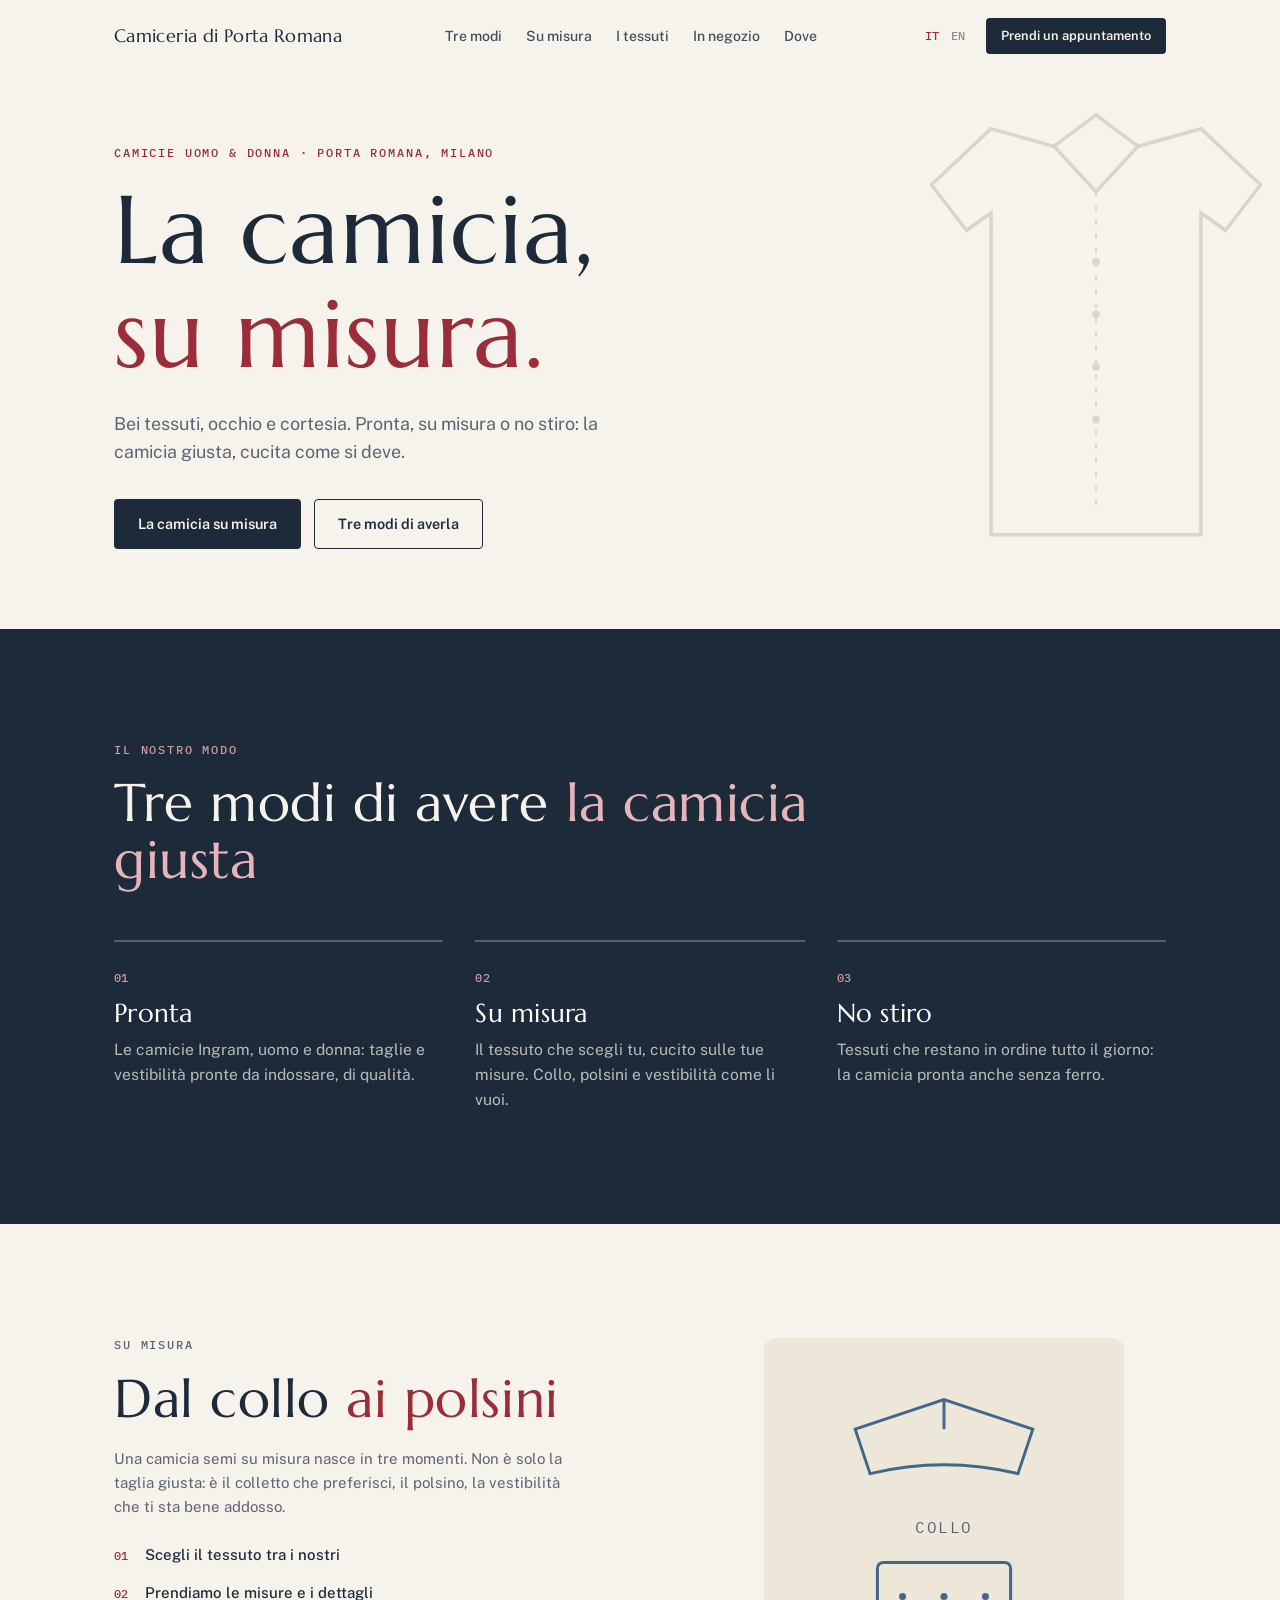
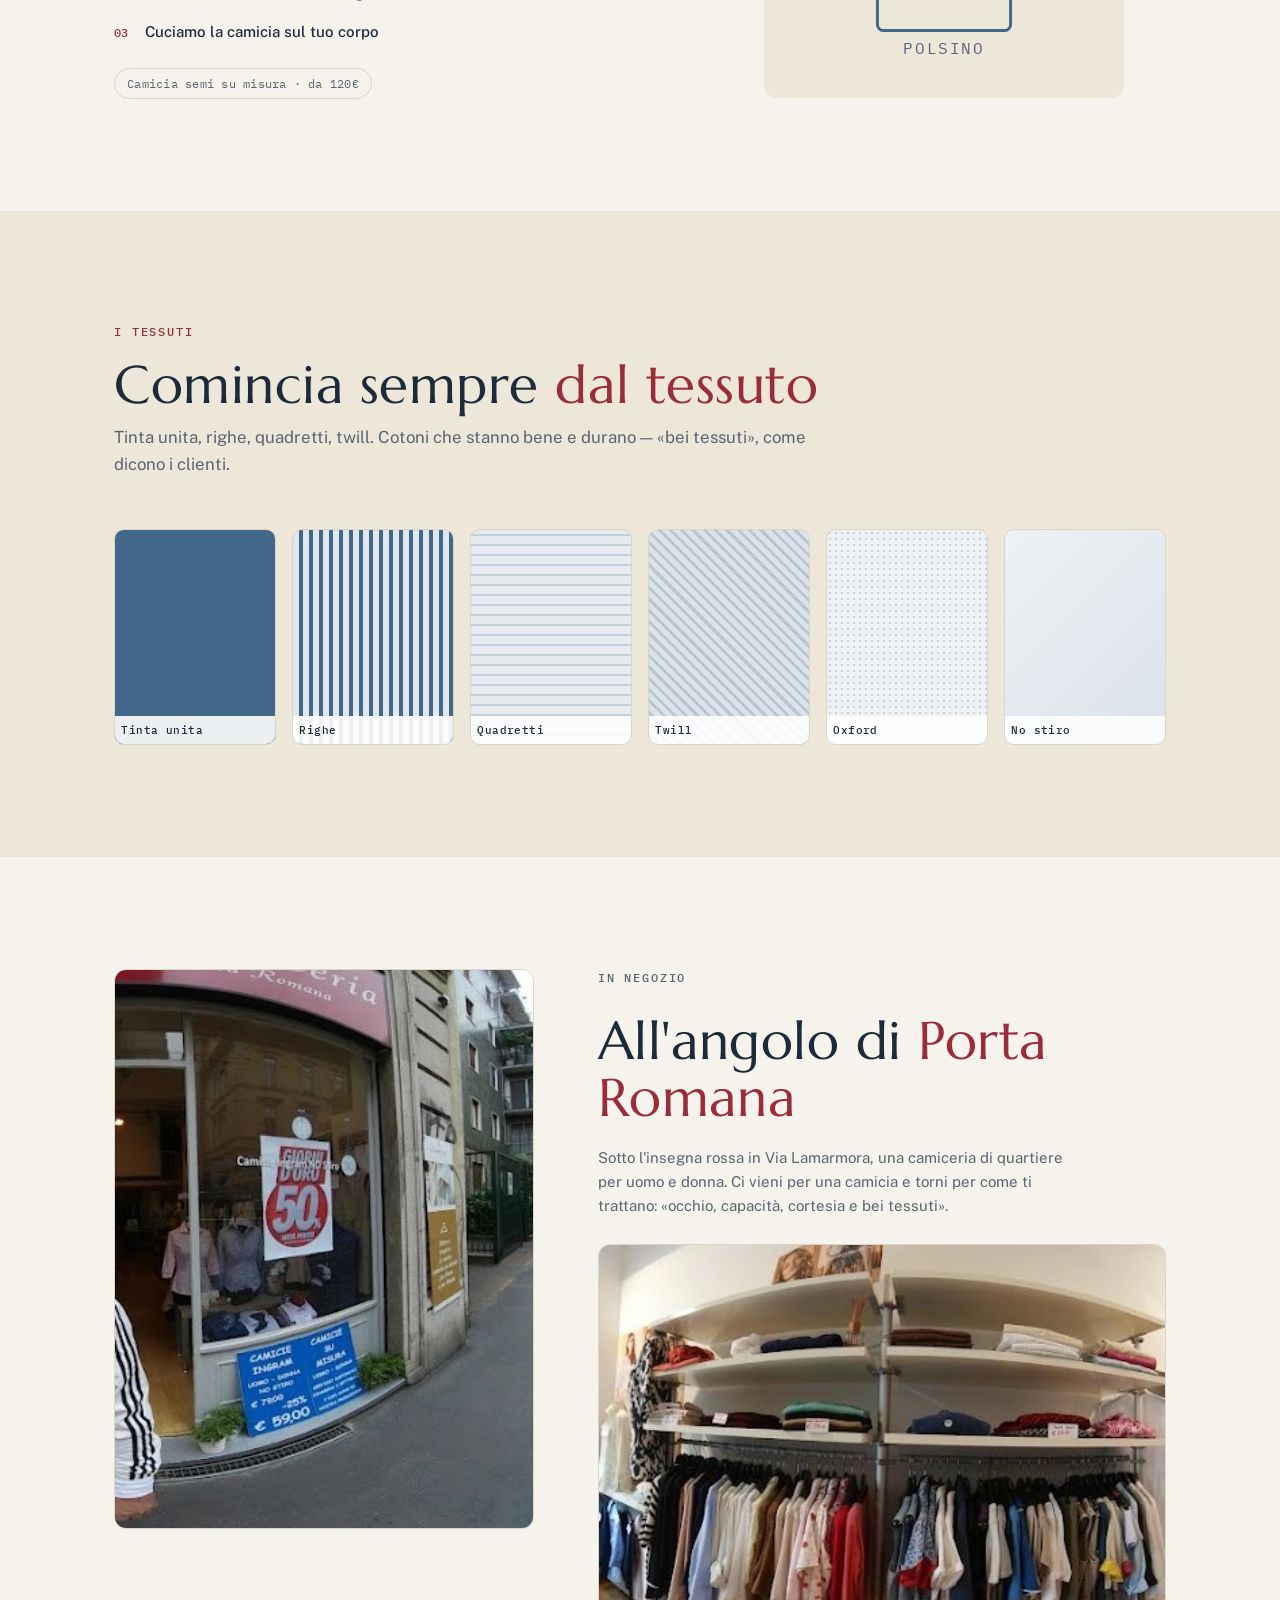
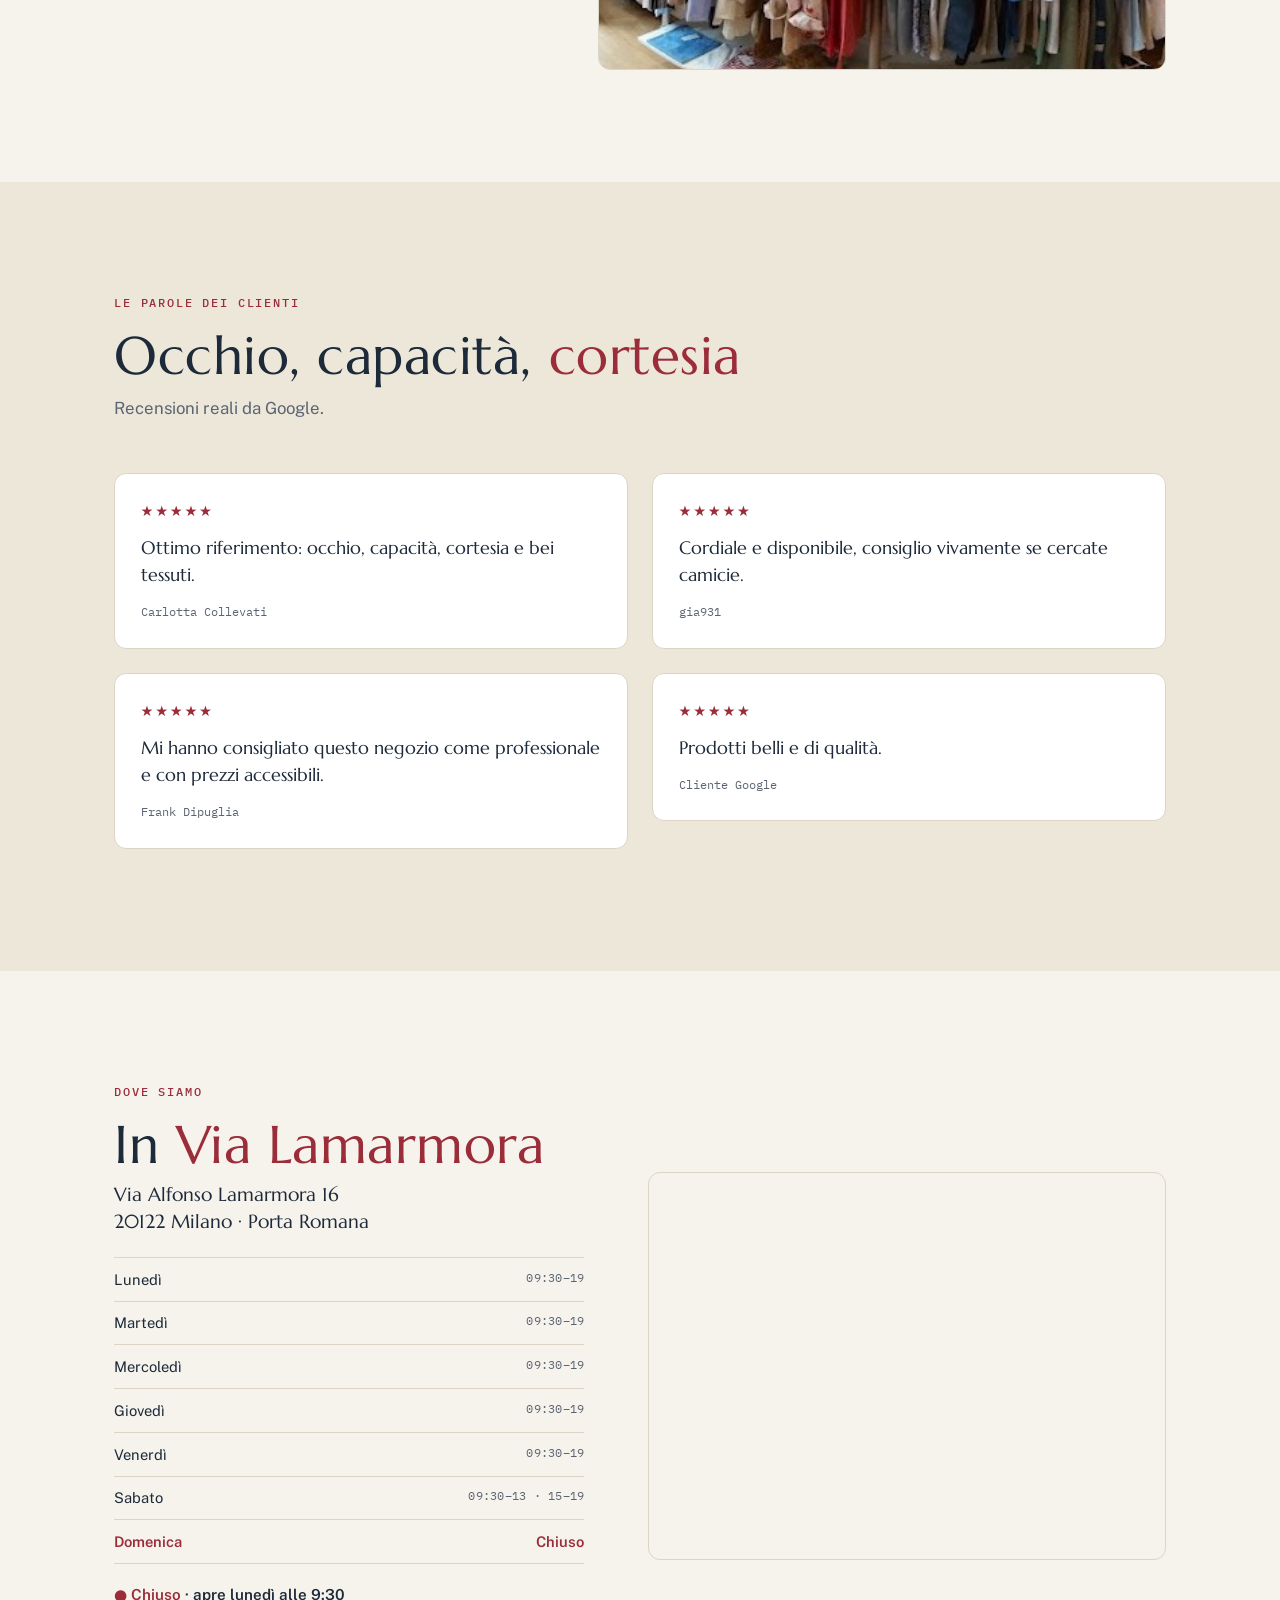
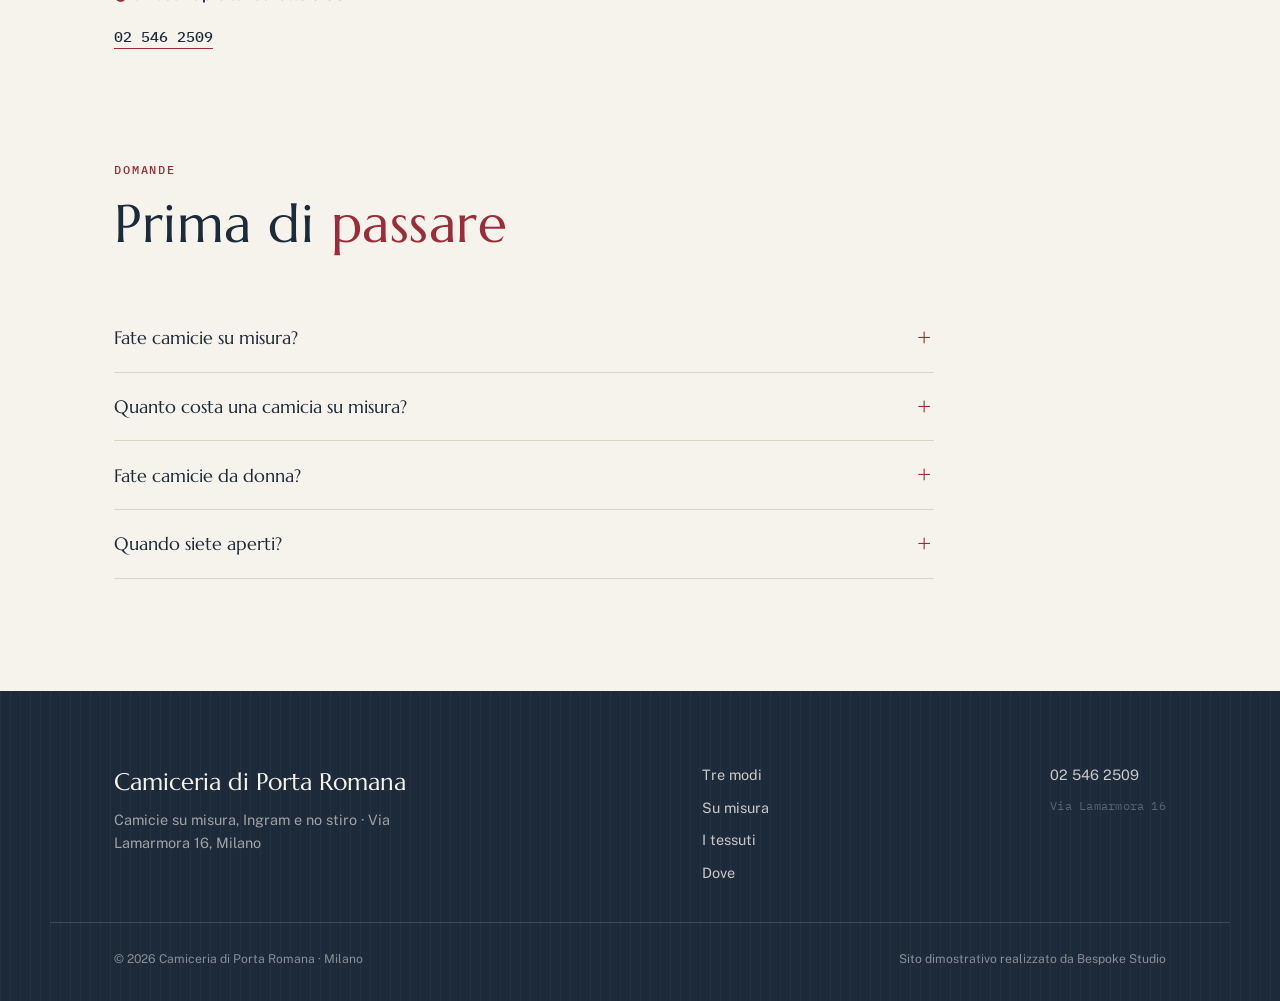
==== index.html @ 6792f253 "Camiceria di Porta Romana — camicie su misura, Ingram e no stiro (Milano) Sito vetrina one-page (van" ====
<!DOCTYPE html>
<html lang="it" class="no-js">
<head>
<meta charset="utf-8">
<meta name="viewport" content="width=device-width, initial-scale=1">
<title>Camiceria di Porta Romana — Camicie su misura, Ingram e no stiro · Milano</title>
<meta name="description" content="Camiceria di Porta Romana, Via Lamarmora 16, Milano: camicie su misura, camicie Ingram e no stiro, uomo e donna. Bei tessuti, occhio e cortesia.">
<link rel="canonical" href="https://rotenzark.github.io/la-camiceria/">
<meta property="og:type" content="website">
<meta property="og:title" content="Camiceria di Porta Romana — camicie su misura, Milano">
<meta property="og:description" content="Tre modi di avere la camicia giusta: pronta, su misura, no stiro. In Via Lamarmora 16, a Porta Romana.">
<meta property="og:image" content="https://rotenzark.github.io/la-camiceria/img/og-image.jpg">
<meta property="og:url" content="https://rotenzark.github.io/la-camiceria/">
<meta name="twitter:card" content="summary_large_image">
<meta name="theme-color" content="#1D2A3A">
<link rel="icon" href="img/favicon.svg" type="image/svg+xml">
<link rel="icon" href="img/favicon-32.png" sizes="32x32" type="image/png">
<link rel="apple-touch-icon" href="img/apple-touch-icon.png">
<link rel="preconnect" href="https://fonts.googleapis.com">
<link rel="preconnect" href="https://fonts.gstatic.com" crossorigin>
<link href="https://fonts.googleapis.com/css2?family=Marcellus&family=Public+Sans:wght@400;500;600;700&family=IBM+Plex+Mono:wght@400;500&display=swap" rel="stylesheet">
<link rel="stylesheet" href="css/style.css?v=1">
<script>document.documentElement.className = document.documentElement.className.replace('no-js','js');</script>
<script type="application/ld+json">
{
  "@context": "https://schema.org",
  "@type": "ClothingStore",
  "name": "Camiceria di Porta Romana",
  "description": "Camicie su misura, camicie Ingram e no stiro, uomo e donna, a Porta Romana, Milano.",
  "image": "https://rotenzark.github.io/la-camiceria/img/og-image.jpg",
  "url": "https://rotenzark.github.io/la-camiceria/",
  "telephone": "+390255462509",
  "priceRange": "€€",
  "address": { "@type": "PostalAddress", "streetAddress": "Via Alfonso Lamarmora 16", "postalCode": "20122", "addressLocality": "Milano", "addressCountry": "IT" },
  "geo": { "@type": "GeoCoordinates", "latitude": 45.4564349, "longitude": 9.1984939 },
  "openingHoursSpecification": [
    { "@type": "OpeningHoursSpecification", "dayOfWeek": ["Monday","Tuesday","Wednesday","Thursday","Friday"], "opens": "09:30", "closes": "19:00" },
    { "@type": "OpeningHoursSpecification", "dayOfWeek": "Saturday", "opens": "09:30", "closes": "13:00" },
    { "@type": "OpeningHoursSpecification", "dayOfWeek": "Saturday", "opens": "15:00", "closes": "19:00" }
  ],
  "aggregateRating": { "@type": "AggregateRating", "ratingValue": "4.5", "reviewCount": "10" }
}
</script>
<script type="application/ld+json">
{ "@context": "https://schema.org", "@type": "FAQPage", "mainEntity": [
  { "@type": "Question", "name": "Fate camicie su misura?", "acceptedAnswer": { "@type": "Answer", "text": "Sì. Scegli il tessuto, prendiamo le tue misure e cuciamo la camicia sul tuo corpo. Facciamo anche camicie Ingram pronte e no stiro." } },
  { "@type": "Question", "name": "Quanto costa una camicia su misura?", "acceptedAnswer": { "@type": "Answer", "text": "Una camicia semi su misura parte da circa 120€, in base al tessuto. Le camicie pronte partono da meno. Chiedi in negozio." } },
  { "@type": "Question", "name": "Fate camicie da donna?", "acceptedAnswer": { "@type": "Answer", "text": "Sì, camicie uomo e donna, pronte e su misura." } },
  { "@type": "Question", "name": "Dove siete e quando siete aperti?", "acceptedAnswer": { "@type": "Answer", "text": "Via Lamarmora 16, a Porta Romana. Lun–Ven 9:30–19; sabato 9:30–13 e 15–19; domenica chiuso." } }
]}
</script>
</head>
<body>

<div class="intro" id="intro" aria-hidden="true">
  <span class="intro__mark">Camiceria<br>di Porta Romana</span>
  <span class="intro__sub" data-i18n="intro.sub">la camicia su misura</span>
</div>

<header class="site-head" id="head">
  <div class="wrap head__row">
    <a class="brand" href="#top" aria-label="Camiceria di Porta Romana — home"><span class="brand__word">Camiceria di Porta Romana</span></a>
    <nav class="nav" id="nav" aria-label="Principale">
      <a href="#modi" data-i18n="nav.ways">Tre modi</a>
      <a href="#misura" data-i18n="nav.made">Su misura</a>
      <a href="#tessuti" data-i18n="nav.fabric">I tessuti</a>
      <a href="#negozio" data-i18n="nav.shop">In negozio</a>
      <a href="#dove" data-i18n="nav.where">Dove</a>
    </nav>
    <div class="head__actions">
      <div class="lang" role="group" aria-label="Lingua / Language">
        <button type="button" class="lang__btn is-active" data-lang="it" aria-pressed="true">IT</button>
        <button type="button" class="lang__btn" data-lang="en" aria-pressed="false">EN</button>
      </div>
      <a class="btn btn--ink head__cta" href="tel:+390255462509" data-i18n="cta.book">Prendi un appuntamento</a>
      <button type="button" class="burger" id="burger" aria-label="Menu" aria-expanded="false" aria-controls="nav"><span></span><span></span></button>
    </div>
  </div>
</header>

<main id="top">

  <section class="hero" id="hero">
    <div class="wrap hero__inner">
      <p class="eyebrow reveal" data-i18n="hero.eyebrow">Camicie uomo & donna · Porta Romana, Milano</p>
      <h1 class="hero__title reveal"><span data-i18n="hero.t1">La camicia,</span><br><em data-i18n="hero.t2">su misura.</em></h1>
      <p class="hero__lead reveal" data-i18n="hero.lead">Bei tessuti, occhio e cortesia. Pronta, su misura o no stiro: la camicia giusta, cucita come si deve.</p>
      <div class="hero__cta reveal">
        <a class="btn btn--ink" href="#misura" data-i18n="hero.cta1">La camicia su misura</a>
        <a class="btn btn--ghost" href="#modi" data-i18n="hero.cta2">Tre modi di averla</a>
      </div>
    </div>
    <div class="hero__shirt" aria-hidden="true">
      <svg viewBox="0 0 240 300" fill="none" xmlns="http://www.w3.org/2000/svg">
        <path d="M120 26 L96 44 L60 34 L26 66 L46 92 L60 82 V266 H180 V82 L194 92 L214 66 L180 34 L144 44 Z" stroke="currentColor" stroke-width="2"/>
        <path d="M96 44 L120 70 L144 44" stroke="currentColor" stroke-width="2"/>
        <path d="M120 70 V250" stroke="currentColor" stroke-width="1" stroke-dasharray="3 5"/>
        <circle cx="120" cy="110" r="2.2" fill="currentColor"/><circle cx="120" cy="140" r="2.2" fill="currentColor"/>
        <circle cx="120" cy="170" r="2.2" fill="currentColor"/><circle cx="120" cy="200" r="2.2" fill="currentColor"/>
      </svg>
    </div>
  </section>

  <!-- TRE MODI (firma) -->
  <section class="ways" id="modi">
    <div class="wrap">
      <header class="sec-head reveal">
        <p class="eyebrow" data-i18n="ways.eyebrow">Il nostro modo</p>
        <h2><span data-i18n="ways.t1">Tre modi di avere</span> <em data-i18n="ways.t2">la camicia giusta</em></h2>
      </header>
      <div class="ways__grid">
        <article class="way reveal">
          <span class="way__n mono">01</span>
          <h3 data-i18n="way.1t">Pronta</h3>
          <p data-i18n="way.1d">Le camicie Ingram, uomo e donna: taglie e vestibilità pronte da indossare, di qualità.</p>
        </article>
        <article class="way reveal">
          <span class="way__n mono">02</span>
          <h3 data-i18n="way.2t">Su misura</h3>
          <p data-i18n="way.2d">Il tessuto che scegli tu, cucito sulle tue misure. Collo, polsini e vestibilità come li vuoi.</p>
        </article>
        <article class="way reveal">
          <span class="way__n mono">03</span>
          <h3 data-i18n="way.3t">No stiro</h3>
          <p data-i18n="way.3d">Tessuti che restano in ordine tutto il giorno: la camicia pronta anche senza ferro.</p>
        </article>
      </div>
    </div>
  </section>

  <!-- SU MISURA -->
  <section class="made" id="misura">
    <div class="wrap made__grid">
      <div class="made__text">
        <p class="eyebrow reveal" data-i18n="made.eyebrow">Su misura</p>
        <h2 class="reveal"><span data-i18n="made.t1">Dal collo</span> <em data-i18n="made.t2">ai polsini</em></h2>
        <p class="reveal" data-i18n="made.p1">Una camicia semi su misura nasce in tre momenti. Non è solo la taglia giusta: è il colletto che preferisci, il polsino, la vestibilità che ti sta bene addosso.</p>
        <ol class="steps reveal">
          <li><span class="steps__n mono">01</span><span data-i18n="made.s1">Scegli il tessuto tra i nostri</span></li>
          <li><span class="steps__n mono">02</span><span data-i18n="made.s2">Prendiamo le misure e i dettagli</span></li>
          <li><span class="steps__n mono">03</span><span data-i18n="made.s3">Cuciamo la camicia sul tuo corpo</span></li>
        </ol>
        <p class="made__price mono reveal" data-i18n="made.price">Camicia semi su misura · da 120€</p>
      </div>
      <div class="made__viz reveal" aria-hidden="true">
        <svg viewBox="0 0 200 200" fill="none" xmlns="http://www.w3.org/2000/svg">
          <path d="M40 40 L100 20 L160 40 L150 70 Q100 58 50 70 Z" stroke="currentColor" stroke-width="2"/>
          <path d="M100 20 L100 40" stroke="currentColor" stroke-width="2"/>
          <text x="100" y="110" text-anchor="middle" class="viz-label">collo</text>
          <rect x="55" y="130" width="90" height="46" rx="4" stroke="currentColor" stroke-width="2"/>
          <circle cx="72" cy="153" r="2.4" fill="currentColor"/><circle cx="100" cy="153" r="2.4" fill="currentColor"/><circle cx="128" cy="153" r="2.4" fill="currentColor"/>
          <text x="100" y="192" text-anchor="middle" class="viz-label">polsino</text>
        </svg>
      </div>
    </div>
  </section>

  <!-- TESSUTI -->
  <section class="fabric" id="tessuti">
    <div class="wrap">
      <header class="sec-head reveal">
        <p class="eyebrow" data-i18n="fab.eyebrow">I tessuti</p>
        <h2><span data-i18n="fab.t1">Comincia sempre</span> <em data-i18n="fab.t2">dal tessuto</em></h2>
        <p class="sec-head__lead" data-i18n="fab.lead">Tinta unita, righe, quadretti, twill. Cotoni che stanno bene e durano — «bei tessuti», come dicono i clienti.</p>
      </header>
      <div class="fabric__grid">
        <span class="swatch reveal" data-w="tinta"><b data-i18n="fab.1">Tinta unita</b></span>
        <span class="swatch swatch--stripe reveal" data-w="righe"><b data-i18n="fab.2">Righe</b></span>
        <span class="swatch swatch--check reveal" data-w="quadretti"><b data-i18n="fab.3">Quadretti</b></span>
        <span class="swatch swatch--twill reveal" data-w="twill"><b data-i18n="fab.4">Twill</b></span>
        <span class="swatch swatch--oxford reveal" data-w="oxford"><b data-i18n="fab.5">Oxford</b></span>
        <span class="swatch swatch--nostiro reveal" data-w="nostiro"><b data-i18n="fab.6">No stiro</b></span>
      </div>
    </div>
  </section>

  <!-- IN NEGOZIO -->
  <section class="shop" id="negozio">
    <div class="wrap shop__grid">
      <figure class="shop__media shop__media--tall reveal"><img src="img/vetrina.jpg" width="616" height="868" alt="La vetrina della Camiceria di Porta Romana" loading="lazy"></figure>
      <div class="shop__text">
        <p class="eyebrow reveal" data-i18n="shop.eyebrow">In negozio</p>
        <h2 class="reveal"><span data-i18n="shop.t1">All'angolo di</span> <em data-i18n="shop.t2">Porta Romana</em></h2>
        <p class="reveal" data-i18n="shop.p1">Sotto l'insegna rossa in Via Lamarmora, una camiceria di quartiere per uomo e donna. Ci vieni per una camicia e torni per come ti trattano: «occhio, capacità, cortesia e bei tessuti».</p>
        <figure class="shop__media shop__media--wide reveal"><img src="img/interno.jpg" width="840" height="1120" alt="L'interno della camiceria" loading="lazy"></figure>
      </div>
    </div>
  </section>

  <!-- RECENSIONI -->
  <section class="reviews" id="recensioni">
    <div class="wrap">
      <header class="sec-head reveal">
        <p class="eyebrow" data-i18n="rev.eyebrow">Le parole dei clienti</p>
        <h2><span data-i18n="rev.t1">Occhio, capacità,</span> <em data-i18n="rev.t2">cortesia</em></h2>
        <p class="sec-head__lead" data-i18n="rev.lead">Recensioni reali da Google.</p>
      </header>
      <div class="reviews__grid">
        <figure class="review reveal"><div class="review__stars">★★★★★</div><blockquote data-i18n="rev.q1">Ottimo riferimento: occhio, capacità, cortesia e bei tessuti.</blockquote><figcaption>Carlotta Collevati</figcaption></figure>
        <figure class="review reveal"><div class="review__stars">★★★★★</div><blockquote data-i18n="rev.q2">Mi hanno consigliato questo negozio come professionale e con prezzi accessibili.</blockquote><figcaption>Frank Dipuglia</figcaption></figure>
        <figure class="review reveal"><div class="review__stars">★★★★★</div><blockquote data-i18n="rev.q3">Cordiale e disponibile, consiglio vivamente se cercate camicie.</blockquote><figcaption>gia931</figcaption></figure>
        <figure class="review reveal"><div class="review__stars">★★★★★</div><blockquote data-i18n="rev.q4">Prodotti belli e di qualità.</blockquote><figcaption>Cliente Google</figcaption></figure>
      </div>
    </div>
  </section>

  <!-- DOVE -->
  <section class="where" id="dove">
    <div class="wrap where__grid">
      <div class="where__info">
        <p class="eyebrow reveal" data-i18n="where.eyebrow">Dove siamo</p>
        <h2 class="reveal"><span data-i18n="where.t1">In</span> <em data-i18n="where.t2">Via Lamarmora</em></h2>
        <address class="where__addr reveal">Via Alfonso Lamarmora 16<br>20122 Milano · Porta Romana</address>
        <ul class="hours reveal" id="hours" aria-label="Orari">
          <li data-day="1"><span data-i18n="day.mon">Lunedì</span><span class="mono">09:30–19</span></li>
          <li data-day="2"><span data-i18n="day.tue">Martedì</span><span class="mono">09:30–19</span></li>
          <li data-day="3"><span data-i18n="day.wed">Mercoledì</span><span class="mono">09:30–19</span></li>
          <li data-day="4"><span data-i18n="day.thu">Giovedì</span><span class="mono">09:30–19</span></li>
          <li data-day="5"><span data-i18n="day.fri">Venerdì</span><span class="mono">09:30–19</span></li>
          <li data-day="6"><span data-i18n="day.sat">Sabato</span><span class="mono">09:30–13 · 15–19</span></li>
          <li data-day="0"><span data-i18n="day.sun">Domenica</span><span data-i18n="closed">Chiuso</span></li>
        </ul>
        <p class="where__status reveal" id="status" aria-live="polite"></p>
        <div class="where__links reveal"><a href="tel:+390255462509">02 546 2509</a></div>
      </div>
      <div class="where__map reveal">
        <iframe title="Mappa Camiceria di Porta Romana" src="https://www.google.com/maps?q=Via%20Alfonso%20Lamarmora%2016%20Milano&output=embed" loading="lazy" referrerpolicy="no-referrer-when-downgrade"></iframe>
      </div>
    </div>
  </section>

  <!-- FAQ -->
  <section class="faq" id="faq">
    <div class="wrap">
      <header class="sec-head reveal">
        <p class="eyebrow" data-i18n="faq.eyebrow">Domande</p>
        <h2><span data-i18n="faq.t1">Prima di</span> <em data-i18n="faq.t2">passare</em></h2>
      </header>
      <div class="faq__list">
        <details class="faq__item reveal"><summary data-i18n="faq.q1">Fate camicie su misura?</summary><p data-i18n="faq.a1">Sì. Scegli il tessuto, prendiamo le misure e cuciamo la camicia sul tuo corpo. Facciamo anche camicie Ingram pronte e no stiro.</p></details>
        <details class="faq__item reveal"><summary data-i18n="faq.q2">Quanto costa una camicia su misura?</summary><p data-i18n="faq.a2">Una camicia semi su misura parte da circa 120€, in base al tessuto. Le camicie pronte partono da meno.</p></details>
        <details class="faq__item reveal"><summary data-i18n="faq.q3">Fate camicie da donna?</summary><p data-i18n="faq.a3">Sì, camicie uomo e donna, pronte e su misura.</p></details>
        <details class="faq__item reveal"><summary data-i18n="faq.q4">Quando siete aperti?</summary><p data-i18n="faq.a4">Lun–Ven 9:30–19; sabato 9:30–13 e 15–19; domenica chiuso.</p></details>
      </div>
    </div>
  </section>
</main>

<footer class="site-foot">
  <div class="wrap foot__row">
    <div class="foot__brand">
      <span class="foot__mark">Camiceria di Porta Romana</span>
      <p data-i18n="foot.tag">Camicie su misura, Ingram e no stiro · Via Lamarmora 16, Milano</p>
    </div>
    <nav class="foot__nav" aria-label="Footer">
      <a href="#modi" data-i18n="nav.ways">Tre modi</a>
      <a href="#misura" data-i18n="nav.made">Su misura</a>
      <a href="#tessuti" data-i18n="nav.fabric">I tessuti</a>
      <a href="#dove" data-i18n="nav.where">Dove</a>
    </nav>
    <div class="foot__social"><a href="tel:+390255462509">02 546 2509</a><span class="mono">Via Lamarmora 16</span></div>
  </div>
  <div class="wrap foot__legal">
    <span>© <span id="year">2026</span> Camiceria di Porta Romana · Milano</span>
    <span class="foot__demo" data-i18n="foot.demo">Sito dimostrativo realizzato da Bespoke Studio</span>
  </div>
</footer>

<div class="actionbar" aria-hidden="false">
  <a href="tel:+390255462509" data-i18n="ab.call">Chiama</a>
  <a href="#dove" data-i18n="ab.where">Dove</a>
  <a class="actionbar__cta" href="#misura" data-i18n="ab.made">Su misura</a>
</div>

<div class="lightbox" id="lightbox" aria-hidden="true" role="dialog" aria-modal="true" aria-label="Foto ingrandita">
  <button class="lightbox__close" id="lbClose" aria-label="Chiudi">×</button>
  <img id="lbImg" src="" alt="">
</div>

<script src="js/main.js?v=1"></script>
</body>
</html>
---- css/style.css ----
/* ============================================================
   Camiceria di Porta Romana — camicie su misura · Milano
   Concept: la camicia su misura — tre modi + i tessuti (tailored)
   Type: Marcellus (display) · Public Sans (testo) · IBM Plex Mono (dettagli)
   ============================================================ */
*,*::before,*::after{box-sizing:border-box}
html{-webkit-text-size-adjust:100%}
body{margin:0}
img{max-width:100%;height:auto;display:block}
button{font:inherit;color:inherit;cursor:pointer;background:none;border:0}
a{color:inherit;text-decoration:none}
h1,h2,h3,p,figure,blockquote,ul,ol,address{margin:0}
ul,ol{list-style:none;padding:0}
address{font-style:normal}
:focus-visible{outline:2px solid var(--burgundy);outline-offset:3px}

:root{
  --paper:#F6F3EC;
  --paper-2:#EDE7DA;
  --card:#FFFFFF;
  --ink:#1D2A3A;
  --ink-soft:#5B6472;
  --line:#DCD4C4;
  --blue:#436788;
  --burgundy:#9B2D3A;
  --serif:'Marcellus',Georgia,serif;
  --sans:'Public Sans',system-ui,-apple-system,Segoe UI,Roboto,sans-serif;
  --mono:'IBM Plex Mono',ui-monospace,monospace;
  --wrap:1180px;
  --gutter:clamp(20px,5vw,64px);
  --r:12px;
  --ease:cubic-bezier(.22,.61,.36,1);
}
body{font-family:var(--sans);color:var(--ink);background:var(--paper);line-height:1.6;
  font-size:clamp(15px,1.05vw,17px);-webkit-font-smoothing:antialiased}

.wrap{width:100%;max-width:var(--wrap);margin-inline:auto;padding-inline:var(--gutter)}
h1,h2,h3{font-family:var(--serif);font-weight:400;line-height:1.08;letter-spacing:.01em}
h2{font-size:clamp(2rem,5vw,3.3rem)}
h3{font-size:clamp(1.2rem,2.2vw,1.6rem)}
em{font-style:normal;color:var(--burgundy)}
.mono{font-family:var(--mono);font-size:.76rem;letter-spacing:.02em;color:var(--ink-soft)}

.eyebrow{font-family:var(--mono);font-size:.72rem;font-weight:500;letter-spacing:.16em;text-transform:uppercase;
  color:var(--burgundy);margin-bottom:1rem}
.sec-head{max-width:740px;margin-bottom:clamp(2rem,5vw,3.2rem)}
.sec-head h2{margin-bottom:.6rem}
.sec-head__lead{color:var(--ink-soft);font-size:1.05rem}

.btn{display:inline-flex;align-items:center;justify-content:center;font-family:var(--sans);font-weight:600;
  font-size:.9rem;padding:.85em 1.6em;border-radius:4px;transition:transform .25s var(--ease),background .25s,color .25s,border-color .25s;
  border:1.5px solid transparent;white-space:nowrap}
.btn:hover{transform:translateY(-2px)}
.btn--ink{background:var(--ink);color:var(--paper)}
.btn--ink:hover{background:var(--blue)}
.btn--ghost{border-color:var(--ink);color:var(--ink)}
.btn--ghost:hover{background:var(--ink);color:var(--paper)}

.reveal{opacity:0;transform:translateY(22px);transition:opacity .7s var(--ease),transform .7s var(--ease)}
.reveal.is-visible{opacity:1;transform:none}
.no-js .reveal{opacity:1;transform:none}

/* INTRO */
.intro{position:fixed;inset:0;z-index:200;display:flex;flex-direction:column;align-items:center;justify-content:center;gap:1rem;
  background:var(--ink);color:var(--paper);text-align:center;
  background-image:repeating-linear-gradient(90deg,rgba(255,255,255,.04) 0 1px,transparent 1px 9px);
  transition:opacity .7s ease,visibility .7s ease}
.intro.is-done{opacity:0;visibility:hidden;pointer-events:none}
.intro__mark{font-family:var(--serif);font-size:clamp(1.6rem,5.5vw,3rem);line-height:1.15;opacity:0;animation:up .8s var(--ease) forwards}
.intro__sub{font-family:var(--mono);letter-spacing:.2em;text-transform:uppercase;font-size:.72rem;color:#B9C4D0;opacity:0;animation:up .8s var(--ease) .3s forwards}
@keyframes up{from{opacity:0;transform:translateY(12px)}to{opacity:1;transform:none}}

/* HEADER */
.site-head{position:fixed;top:0;left:0;right:0;z-index:100;transition:background .4s var(--ease),box-shadow .4s;border-bottom:1px solid transparent}
.site-head.is-scrolled{background:rgba(246,243,236,.94);backdrop-filter:blur(10px);border-color:var(--line)}
.head__row{display:flex;align-items:center;justify-content:space-between;gap:1rem;min-height:72px}
.brand__word{font-family:var(--serif);font-size:1.15rem;letter-spacing:.02em}
.nav{display:flex;gap:1.5rem}
.nav a{font-size:.88rem;font-weight:500;color:var(--ink);opacity:.82;transition:opacity .2s,color .2s}
.nav a:hover{opacity:1;color:var(--burgundy)}
.head__actions{display:flex;align-items:center;gap:1rem}
.lang{display:flex;gap:.15rem;font-size:.78rem;font-family:var(--mono)}
.lang__btn{padding:.2em .4em;border-radius:4px;font-weight:500;opacity:.5;transition:opacity .2s,color .2s}
.lang__btn.is-active{opacity:1;color:var(--burgundy)}
.head__cta{padding:.55em 1.1em;font-size:.8rem}
.burger{display:none;flex-direction:column;gap:5px;padding:8px;position:relative;z-index:120}
.burger span{width:24px;height:2px;background:var(--ink);transition:.3s}

/* HERO */
.hero{padding:clamp(7rem,16vh,11rem) 0 clamp(3rem,7vw,5rem);position:relative;overflow:hidden}
.hero__inner{position:relative;z-index:2}
.hero__title{font-size:clamp(2.8rem,8vw,6rem);max-width:14ch}
.hero__lead{max-width:44ch;margin:1.5rem 0 2rem;font-size:1.12rem;color:var(--ink-soft)}
.hero__cta{display:flex;gap:.8rem;flex-wrap:wrap}
.hero__shirt{position:absolute;right:clamp(-40px,-2vw,0px);top:50%;transform:translateY(-46%);width:min(38vw,420px);color:var(--line);z-index:1;pointer-events:none}
.hero__shirt svg{width:100%;height:auto}

/* WAYS */
.ways{padding:clamp(4rem,9vw,7rem) 0;background:var(--ink);color:var(--paper)}
.ways .eyebrow{color:#C9A}
.ways .eyebrow{color:#cf9aa2}
.ways h2 em{color:#E7B4BB}
.ways__grid{display:grid;grid-template-columns:repeat(3,1fr);gap:clamp(16px,2.5vw,32px)}
.way{border-top:2px solid rgba(255,255,255,.25);padding-top:1.4rem}
.way__n{color:#cf9aa2;font-weight:500}
.way h3{margin:.7rem 0 .6rem;color:#fff}
.way p{color:rgba(246,243,236,.72);font-size:.98rem}

/* MADE */
.made{padding:clamp(4rem,9vw,7rem) 0}
.made__grid{display:grid;grid-template-columns:1.1fr .9fr;gap:clamp(2rem,5vw,4rem);align-items:center}
.made__text p{color:var(--ink-soft);max-width:52ch}
.made h2{margin-bottom:1.2rem}
.steps{display:flex;flex-direction:column;gap:.9rem;margin:1.5rem 0}
.steps li{display:flex;gap:1rem;align-items:baseline;font-weight:500}
.steps__n{color:var(--burgundy);font-weight:500}
.made__price{display:inline-block;border:1px solid var(--line);border-radius:999px;padding:.4em 1em;color:var(--ink)}
.made__viz{display:grid;place-items:center;color:var(--blue);background:var(--paper-2);border-radius:var(--r);padding:2rem;aspect-ratio:1/1;max-width:360px;justify-self:center;width:100%}
.made__viz svg{width:100%;height:auto}
.viz-label{font-family:var(--mono);font-size:11px;fill:var(--ink-soft);letter-spacing:.1em;text-transform:uppercase}

/* TESSUTI */
.fabric{padding:clamp(4rem,9vw,7rem) 0;background:var(--paper-2)}
.fabric__grid{display:grid;grid-template-columns:repeat(6,1fr);gap:clamp(10px,1.4vw,16px)}
.swatch{aspect-ratio:3/4;border-radius:10px;position:relative;overflow:hidden;border:1px solid var(--line);
  background:#e8ecf0;display:flex;align-items:flex-end;transition:transform .25s var(--ease),box-shadow .25s}
.swatch:hover{transform:translateY(-5px);box-shadow:0 12px 22px rgba(29,42,58,.14)}
.swatch b{position:relative;z-index:2;width:100%;background:rgba(255,255,255,.86);font-family:var(--mono);font-size:.66rem;
  font-weight:500;letter-spacing:.04em;padding:.5em .6em;color:var(--ink)}
.swatch--stripe{background:repeating-linear-gradient(90deg,#dfe6ee 0 6px,#436788 6px 10px)}
.swatch--check{background:repeating-linear-gradient(0deg,#e6ebef 0 8px,#c3d0dc 8px 10px),repeating-linear-gradient(90deg,rgba(67,103,136,.35) 0 8px,transparent 8px 10px)}
.swatch--twill{background:repeating-linear-gradient(45deg,#dbe2ea 0 5px,#b9c7d3 5px 8px)}
.swatch--oxford{background:radial-gradient(circle at 3px 3px,#c7d2dd 1px,#eef2f5 1.4px);background-size:6px 6px}
.swatch--nostiro{background:linear-gradient(135deg,#eef1f4,#dbe2ea)}
.swatch[data-w="tinta"]{background:#436788}
.swatch[data-w="tinta"] b,.swatch--stripe b{background:rgba(255,255,255,.9)}

/* IN NEGOZIO */
.shop{padding:clamp(4rem,9vw,7rem) 0}
.shop__grid{display:grid;grid-template-columns:.85fr 1.15fr;gap:clamp(2rem,5vw,4rem);align-items:start}
.shop__media{border-radius:var(--r);overflow:hidden;margin:0;border:1px solid var(--line)}
.shop__media--tall{aspect-ratio:3/4}
.shop__media img{width:100%;height:100%;object-fit:cover}
.shop__text h2{margin-bottom:1.2rem}
.shop__text>p{color:var(--ink-soft);margin-bottom:1.6rem;max-width:52ch}
.shop__media--wide{aspect-ratio:4/3;margin-top:.5rem}

/* REVIEWS */
.reviews{padding:clamp(4rem,9vw,7rem) 0;background:var(--paper-2)}
.reviews__grid{columns:2;column-gap:clamp(14px,2vw,24px)}
.review{break-inside:avoid;margin-bottom:clamp(14px,2vw,24px);background:var(--card);border:1px solid var(--line);border-radius:var(--r);padding:1.6rem}
.review__stars{color:var(--burgundy);letter-spacing:.12em;margin-bottom:.7rem;font-size:.9rem}
.review blockquote{font-family:var(--serif);font-size:1.15rem;line-height:1.5;margin-bottom:.9rem}
.review figcaption{font-family:var(--mono);font-size:.74rem;color:var(--ink-soft)}

/* WHERE */
.where{padding:clamp(4rem,9vw,7rem) 0}
.where__grid{display:grid;grid-template-columns:1fr 1.1fr;gap:clamp(2rem,5vw,4rem);align-items:center}
.where__addr{font-family:var(--serif);font-size:1.2rem;margin:.4rem 0 1.4rem;line-height:1.4}
.hours{border-top:1px solid var(--line);margin-bottom:1.2rem}
.hours li{display:flex;justify-content:space-between;gap:1rem;padding:.6rem 0;border-bottom:1px solid var(--line);font-size:.92rem}
.hours li.is-today{color:var(--burgundy);font-weight:600}
.hours .mono{font-size:.78rem}
.where__status{font-weight:600;font-size:.95rem}
.where__status .open{color:#2f7a55}.where__status .closed{color:var(--burgundy)}
.where__links{margin-top:1.1rem}
.where__links a{font-family:var(--mono);font-weight:500;border-bottom:1.5px solid var(--burgundy);padding-bottom:2px}
.where__map{border-radius:var(--r);overflow:hidden;aspect-ratio:4/3;border:1px solid var(--line)}
.where__map iframe{width:100%;height:100%;border:0;display:block;filter:saturate(.9)}

/* FAQ */
.faq{padding:0 0 clamp(4rem,9vw,7rem)}
.faq__list{max-width:820px}
.faq__item{border-bottom:1px solid var(--line)}
.faq__item summary{font-family:var(--serif);font-size:1.15rem;padding:1.2rem 2rem 1.2rem 0;position:relative;list-style:none;cursor:pointer}
.faq__item summary::-webkit-details-marker{display:none}
.faq__item summary::after{content:"+";position:absolute;right:.2rem;top:1rem;font-size:1.4rem;color:var(--burgundy);transition:transform .3s}
.faq__item[open] summary::after{transform:rotate(45deg)}
.faq__item p{color:var(--ink-soft);padding:0 2rem 1.3rem 0;max-width:64ch}

/* FOOTER */
.site-foot{background:var(--ink);color:var(--paper);padding:clamp(3rem,6vw,4.5rem) 0 2rem;
  background-image:repeating-linear-gradient(90deg,rgba(255,255,255,.03) 0 1px,transparent 1px 10px)}
.foot__row{display:flex;justify-content:space-between;gap:2rem;flex-wrap:wrap;align-items:flex-start;border-bottom:1px solid rgba(255,255,255,.14);padding-bottom:2.4rem}
.foot__mark{font-family:var(--serif);font-size:1.5rem}
.foot__brand p{color:rgba(246,243,236,.6);font-size:.9rem;margin-top:.4rem;max-width:34ch}
.foot__nav,.foot__social{display:flex;flex-direction:column;gap:.6rem}
.foot__nav a,.foot__social a{color:rgba(246,243,236,.8);font-size:.9rem;transition:color .2s}
.foot__nav a:hover,.foot__social a:hover{color:#E7B4BB}
.foot__legal{display:flex;justify-content:space-between;gap:1rem;flex-wrap:wrap;margin-top:1.6rem;font-size:.76rem;color:rgba(246,243,236,.5)}

/* ACTION BAR */
.actionbar{position:fixed;left:0;right:0;bottom:0;z-index:90;display:none;grid-template-columns:1fr 1fr 1.3fr;gap:1px;background:var(--line);border-top:1px solid var(--line)}
.actionbar a{background:var(--paper);text-align:center;padding:.9rem .4rem;font-weight:600;font-size:.84rem;color:var(--ink)}
.actionbar__cta{background:var(--ink)!important;color:var(--paper)!important}

/* LIGHTBOX */
.lightbox{position:fixed;inset:0;z-index:300;display:none;place-items:center;background:rgba(15,20,28,.93);padding:5vw}
.lightbox.is-open{display:grid}
.lightbox img{max-width:100%;max-height:90vh;width:auto;border-radius:8px}
.lightbox__close{position:absolute;top:18px;right:24px;font-size:2.4rem;color:#fff;width:48px;height:48px}

/* RESPONSIVE */
@media (max-width:960px){
  .nav{position:fixed;inset:0 0 0 auto;width:min(80vw,340px);flex-direction:column;justify-content:center;gap:1.4rem;
    background:var(--paper);padding:2rem 2.4rem;transform:translateX(105%);transition:transform .4s var(--ease);
    box-shadow:-20px 0 50px rgba(0,0,0,.12);z-index:110}
  .nav.is-open{transform:none}
  .nav a{font-family:var(--serif);font-size:1.3rem;opacity:1}
  .burger{display:flex}.head__cta{display:none}
  .menu[hidden]{display:none}
  .ways__grid{grid-template-columns:1fr}
  .made__grid,.shop__grid,.where__grid{grid-template-columns:1fr}
  .fabric__grid{grid-template-columns:repeat(3,1fr)}
  .reviews__grid{columns:1}
  .hero__shirt{opacity:.4;width:60vw}
  .actionbar{display:grid}body{padding-bottom:56px}
}
@media (max-width:640px){
  .fabric__grid{grid-template-columns:1fr 1fr}
  .foot__row{flex-direction:column;gap:1.6rem}
  .hero__cta .btn{flex:1}
  .hero__shirt{display:none}
}
@media (prefers-reduced-motion:reduce){
  *{animation-duration:.001ms!important;animation-iteration-count:1!important;transition-duration:.001ms!important}
  .reveal{opacity:1!important;transform:none!important}
  .intro{display:none}
}
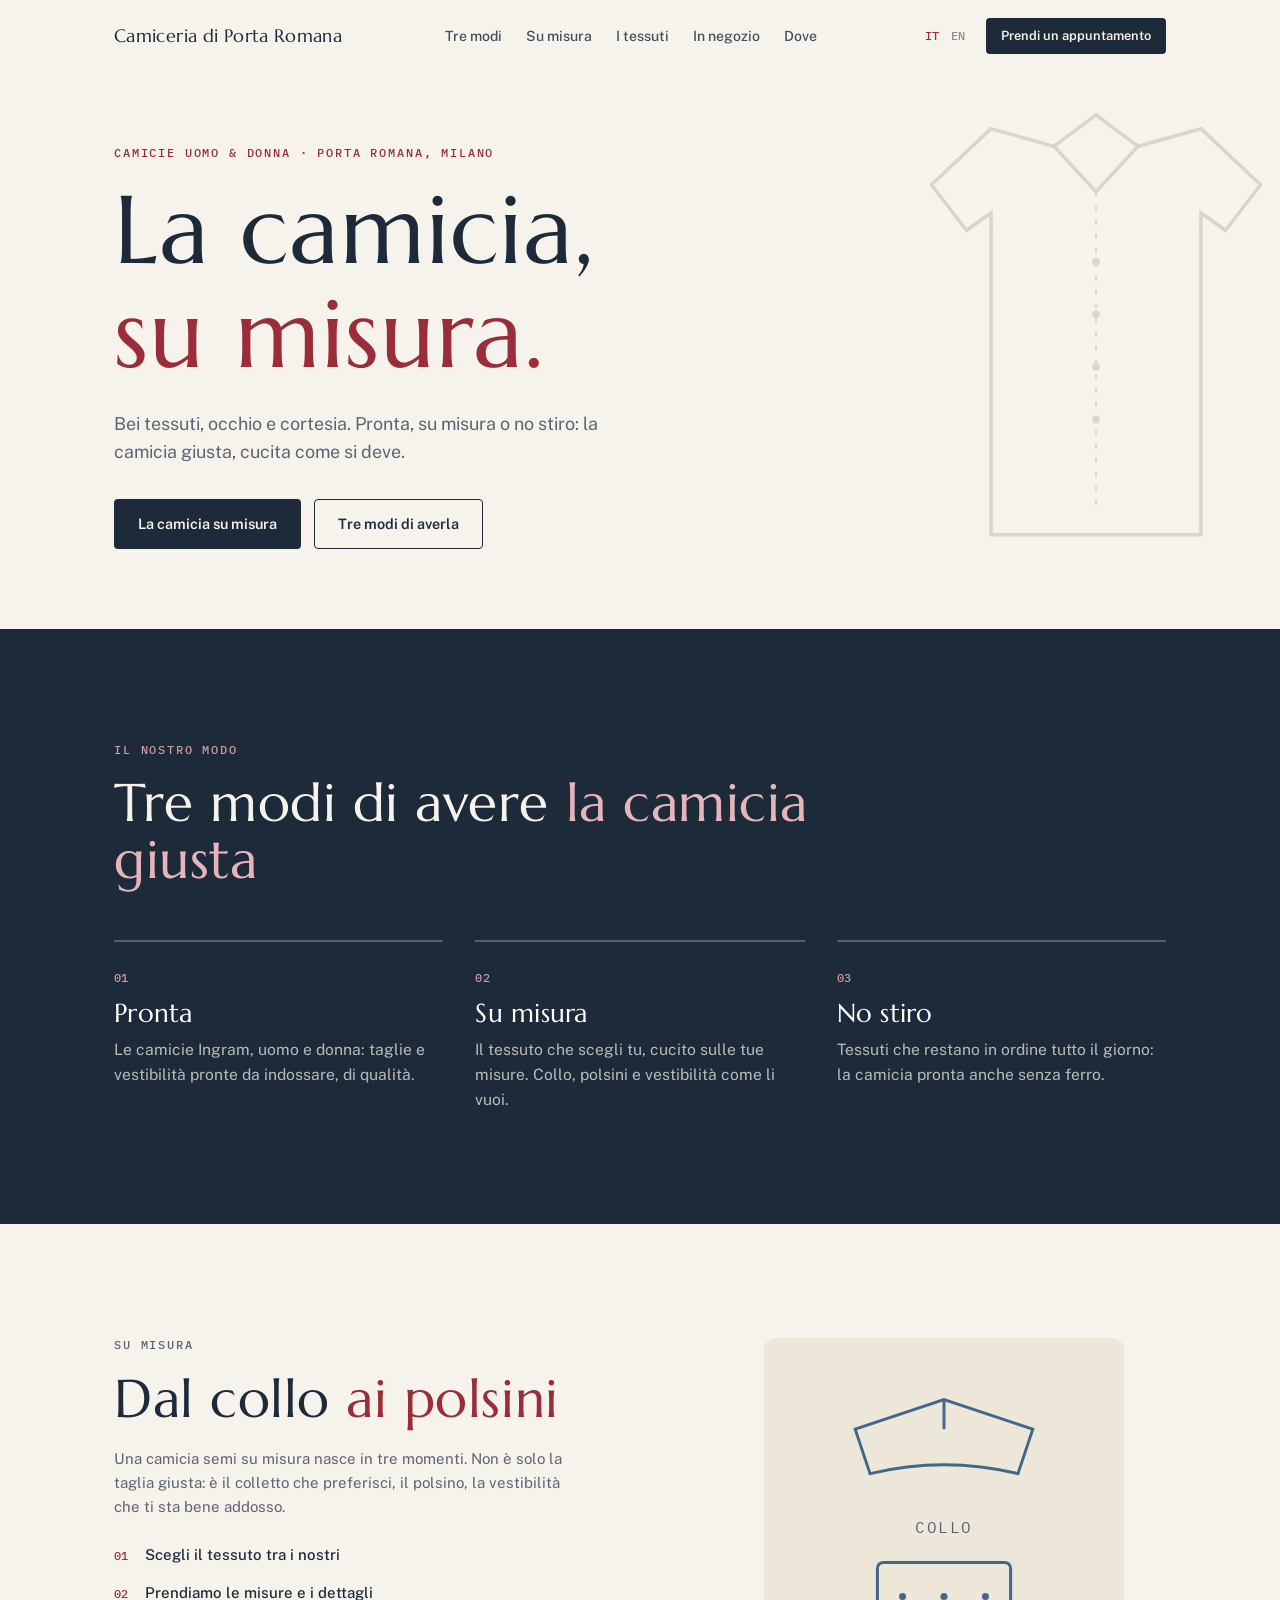
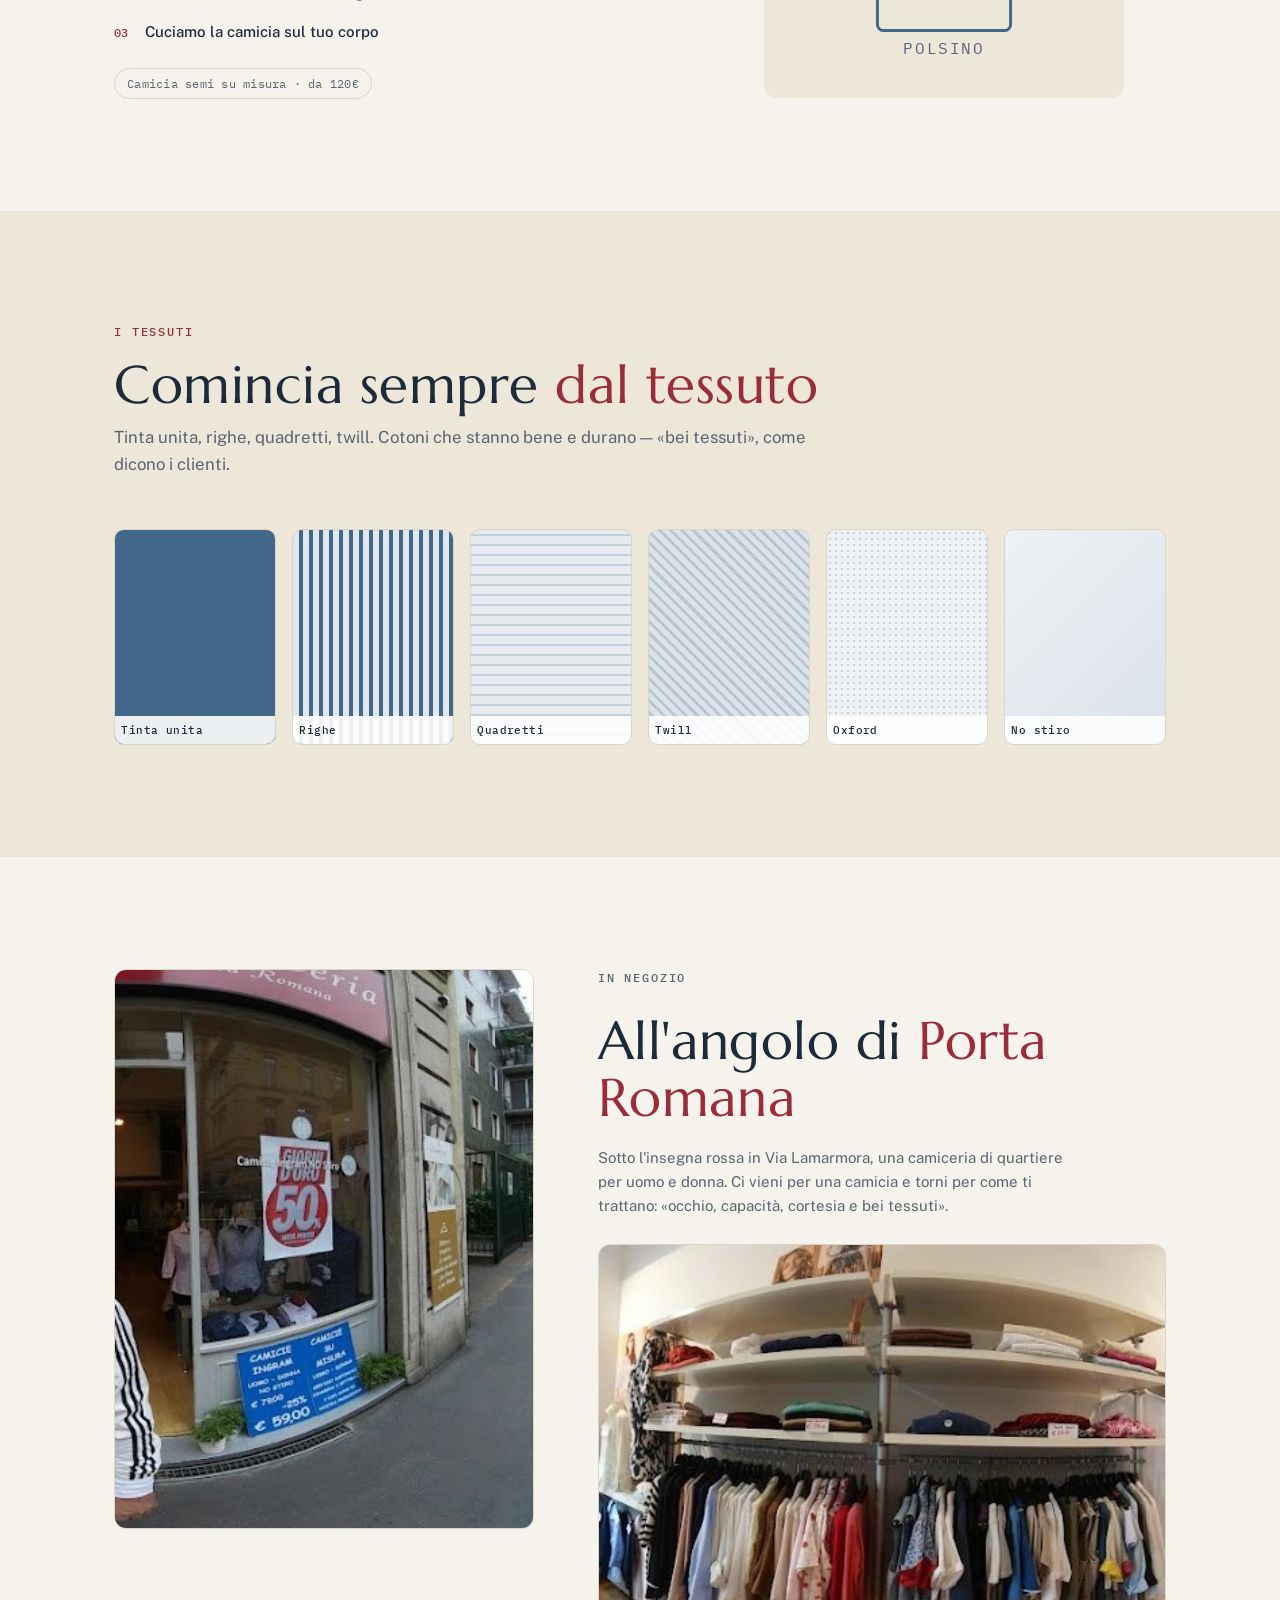
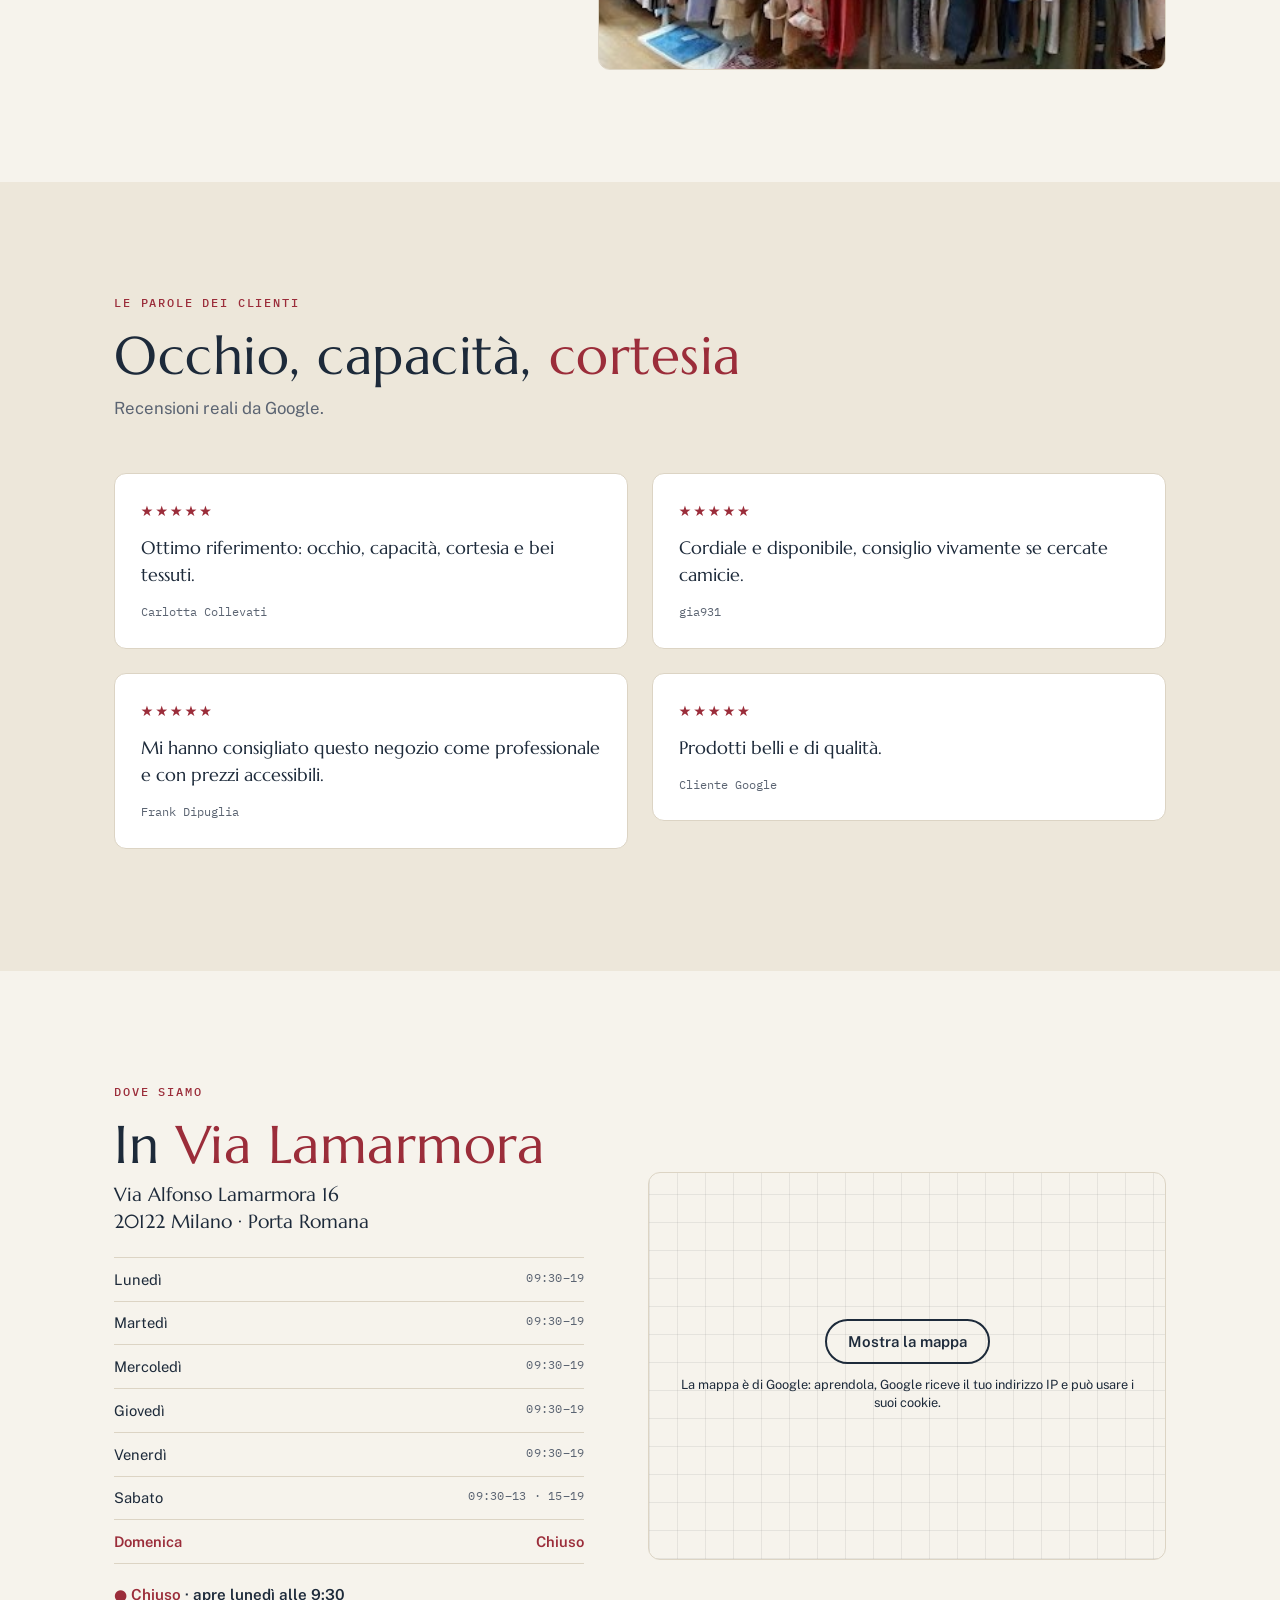
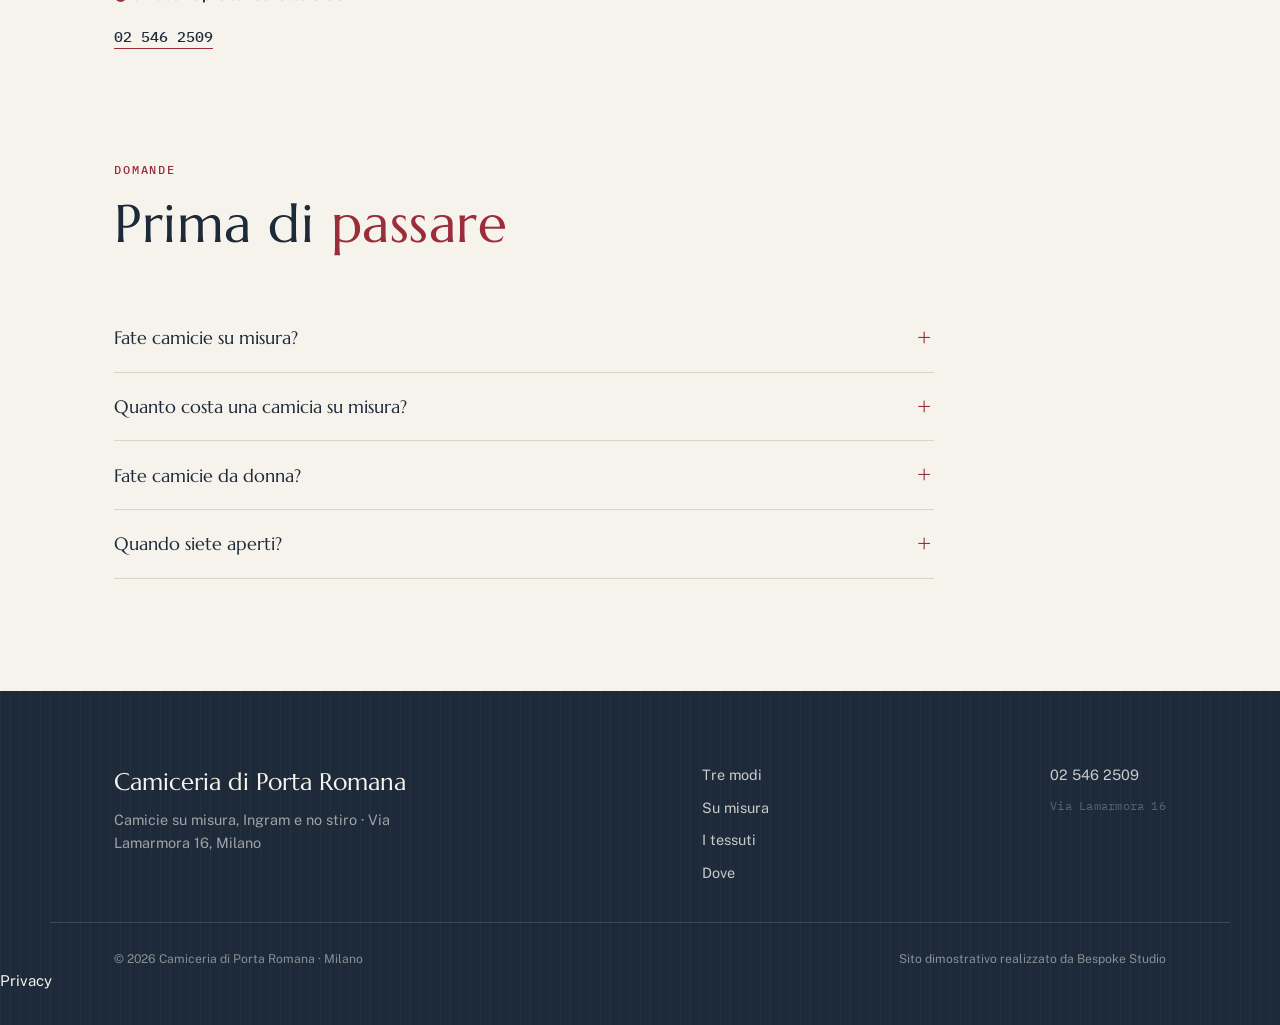
==== commit 2848d82b: "Privacy e pulizia: caratteri sul sito, mappa al clic, informativa, noindex - caratteri copiati nel s" ====
--- a/index.html
+++ b/index.html
@@ -3,6 +3,7 @@
 <head>
 <meta charset="utf-8">
 <meta name="viewport" content="width=device-width, initial-scale=1">
+<meta name="robots" content="noindex">
 <title>Camiceria di Porta Romana — Camicie su misura, Ingram e no stiro · Milano</title>
 <meta name="description" content="Camiceria di Porta Romana, Via Lamarmora 16, Milano: camicie su misura, camicie Ingram e no stiro, uomo e donna. Bei tessuti, occhio e cortesia.">
 <link rel="canonical" href="https://rotenzark.github.io/la-camiceria/">
@@ -16,9 +17,7 @@
 <link rel="icon" href="img/favicon.svg" type="image/svg+xml">
 <link rel="icon" href="img/favicon-32.png" sizes="32x32" type="image/png">
 <link rel="apple-touch-icon" href="img/apple-touch-icon.png">
-<link rel="preconnect" href="https://fonts.googleapis.com">
-<link rel="preconnect" href="https://fonts.gstatic.com" crossorigin>
-<link href="https://fonts.googleapis.com/css2?family=Marcellus&family=Public+Sans:wght@400;500;600;700&family=IBM+Plex+Mono:wght@400;500&display=swap" rel="stylesheet">
+<link rel="stylesheet" href="fonts/fonts.css?v=1">
 <link rel="stylesheet" href="css/style.css?v=1">
 <script>document.documentElement.className = document.documentElement.className.replace('no-js','js');</script>
 <script type="application/ld+json">
@@ -29,16 +28,46 @@
   "description": "Camicie su misura, camicie Ingram e no stiro, uomo e donna, a Porta Romana, Milano.",
   "image": "https://rotenzark.github.io/la-camiceria/img/og-image.jpg",
   "url": "https://rotenzark.github.io/la-camiceria/",
-  "telephone": "+390255462509",
+  "telephone": "+39025462509",
   "priceRange": "€€",
-  "address": { "@type": "PostalAddress", "streetAddress": "Via Alfonso Lamarmora 16", "postalCode": "20122", "addressLocality": "Milano", "addressCountry": "IT" },
-  "geo": { "@type": "GeoCoordinates", "latitude": 45.4564349, "longitude": 9.1984939 },
+  "address": {
+    "@type": "PostalAddress",
+    "streetAddress": "Via Alfonso Lamarmora 16",
+    "postalCode": "20122",
+    "addressLocality": "Milano",
+    "addressCountry": "IT"
+  },
+  "geo": {
+    "@type": "GeoCoordinates",
+    "latitude": 45.4564349,
+    "longitude": 9.1984939
+  },
   "openingHoursSpecification": [
-    { "@type": "OpeningHoursSpecification", "dayOfWeek": ["Monday","Tuesday","Wednesday","Thursday","Friday"], "opens": "09:30", "closes": "19:00" },
-    { "@type": "OpeningHoursSpecification", "dayOfWeek": "Saturday", "opens": "09:30", "closes": "13:00" },
-    { "@type": "OpeningHoursSpecification", "dayOfWeek": "Saturday", "opens": "15:00", "closes": "19:00" }
-  ],
-  "aggregateRating": { "@type": "AggregateRating", "ratingValue": "4.5", "reviewCount": "10" }
+    {
+      "@type": "OpeningHoursSpecification",
+      "dayOfWeek": [
+        "Monday",
+        "Tuesday",
+        "Wednesday",
+        "Thursday",
+        "Friday"
+      ],
+      "opens": "09:30",
+      "closes": "19:00"
+    },
+    {
+      "@type": "OpeningHoursSpecification",
+      "dayOfWeek": "Saturday",
+      "opens": "09:30",
+      "closes": "13:00"
+    },
+    {
+      "@type": "OpeningHoursSpecification",
+      "dayOfWeek": "Saturday",
+      "opens": "15:00",
+      "closes": "19:00"
+    }
+  ]
 }
 </script>
 <script type="application/ld+json">
@@ -72,7 +101,7 @@
         <button type="button" class="lang__btn is-active" data-lang="it" aria-pressed="true">IT</button>
         <button type="button" class="lang__btn" data-lang="en" aria-pressed="false">EN</button>
       </div>
-      <a class="btn btn--ink head__cta" href="tel:+390255462509" data-i18n="cta.book">Prendi un appuntamento</a>
+      <a class="btn btn--ink head__cta" href="tel:+39025462509" data-i18n="cta.book">Prendi un appuntamento</a>
       <button type="button" class="burger" id="burger" aria-label="Menu" aria-expanded="false" aria-controls="nav"><span></span><span></span></button>
     </div>
   </div>
@@ -221,10 +250,10 @@
           <li data-day="0"><span data-i18n="day.sun">Domenica</span><span data-i18n="closed">Chiuso</span></li>
         </ul>
         <p class="where__status reveal" id="status" aria-live="polite"></p>
-        <div class="where__links reveal"><a href="tel:+390255462509">02 546 2509</a></div>
+        <div class="where__links reveal"><a href="tel:+39025462509">02 546 2509</a></div>
       </div>
       <div class="where__map reveal">
-        <iframe title="Mappa Camiceria di Porta Romana" src="https://www.google.com/maps?q=Via%20Alfonso%20Lamarmora%2016%20Milano&output=embed" loading="lazy" referrerpolicy="no-referrer-when-downgrade"></iframe>
+        <div class="mappa-clic" data-mappa-clic style="--mappa-h: 320px"><template><iframe title="Mappa Camiceria di Porta Romana" src="https://www.google.com/maps?q=Via%20Alfonso%20Lamarmora%2016%20Milano&output=embed" loading="lazy" referrerpolicy="no-referrer-when-downgrade"></iframe></template><div class="mappa-clic__velo"><a class="mappa-clic__btn" href="https://www.google.com/maps/search/?api=1&amp;query=Via%20Alfonso%20Lamarmora%2016%20Milano" target="_blank" rel="noopener">Mostra la mappa</a><p class="mappa-clic__nota">La mappa è di Google: aprendola, Google riceve il tuo indirizzo IP e può usare i suoi cookie.</p></div></div>
       </div>
     </div>
   </section>
@@ -258,16 +287,17 @@
       <a href="#tessuti" data-i18n="nav.fabric">I tessuti</a>
       <a href="#dove" data-i18n="nav.where">Dove</a>
     </nav>
-    <div class="foot__social"><a href="tel:+390255462509">02 546 2509</a><span class="mono">Via Lamarmora 16</span></div>
+    <div class="foot__social"><a href="tel:+39025462509">02 546 2509</a><span class="mono">Via Lamarmora 16</span></div>
   </div>
   <div class="wrap foot__legal">
     <span>© <span id="year">2026</span> Camiceria di Porta Romana · Milano</span>
     <span class="foot__demo" data-i18n="foot.demo">Sito dimostrativo realizzato da Bespoke Studio</span>
   </div>
+  <p class="privacy-link"><a href="privacy.html">Privacy</a></p>
 </footer>
 
 <div class="actionbar" aria-hidden="false">
-  <a href="tel:+390255462509" data-i18n="ab.call">Chiama</a>
+  <a href="tel:+39025462509" data-i18n="ab.call">Chiama</a>
   <a href="#dove" data-i18n="ab.where">Dove</a>
   <a class="actionbar__cta" href="#misura" data-i18n="ab.made">Su misura</a>
 </div>
@@ -278,5 +308,6 @@
 </div>
 
 <script src="js/main.js?v=1"></script>
+<script src="js/mappa-clic.js?v=1" defer></script>
 </body>
 </html>
--- a/fonts/fonts.css
+++ b/fonts/fonts.css
@@ -0,0 +1,217 @@
+/* Caratteri ospitati sul sito: nessuna richiesta a Google Fonts o Fontshare (giro privacy 1/10/2026). Licenze in LICENSE.txt. */
+/* cyrillic-ext */
+@font-face {
+  font-family: 'IBM Plex Mono';
+  font-style: normal;
+  font-weight: 400;
+  font-display: swap;
+  src: url(ibmplexmono-v20--F63fjptAgt5VM-kVkqdyU8n1iIq129k.woff2) format('woff2');
+  unicode-range: U+0460-052F, U+1C80-1C8A, U+20B4, U+2DE0-2DFF, U+A640-A69F, U+FE2E-FE2F;
+}
+/* cyrillic */
+@font-face {
+  font-family: 'IBM Plex Mono';
+  font-style: normal;
+  font-weight: 400;
+  font-display: swap;
+  src: url(ibmplexmono-v20--F63fjptAgt5VM-kVkqdyU8n1isq129k.woff2) format('woff2');
+  unicode-range: U+0301, U+0400-045F, U+0490-0491, U+04B0-04B1, U+2116;
+}
+/* vietnamese */
+@font-face {
+  font-family: 'IBM Plex Mono';
+  font-style: normal;
+  font-weight: 400;
+  font-display: swap;
+  src: url(ibmplexmono-v20--F63fjptAgt5VM-kVkqdyU8n1iAq129k.woff2) format('woff2');
+  unicode-range: U+0102-0103, U+0110-0111, U+0128-0129, U+0168-0169, U+01A0-01A1, U+01AF-01B0, U+0300-0301, U+0303-0304, U+0308-0309, U+0323, U+0329, U+1EA0-1EF9, U+20AB;
+}
+/* latin-ext */
+@font-face {
+  font-family: 'IBM Plex Mono';
+  font-style: normal;
+  font-weight: 400;
+  font-display: swap;
+  src: url(ibmplexmono-v20--F63fjptAgt5VM-kVkqdyU8n1iEq129k.woff2) format('woff2');
+  unicode-range: U+0100-02BA, U+02BD-02C5, U+02C7-02CC, U+02CE-02D7, U+02DD-02FF, U+0304, U+0308, U+0329, U+1D00-1DBF, U+1E00-1E9F, U+1EF2-1EFF, U+2020, U+20A0-20AB, U+20AD-20C0, U+2113, U+2C60-2C7F, U+A720-A7FF;
+}
+/* latin */
+@font-face {
+  font-family: 'IBM Plex Mono';
+  font-style: normal;
+  font-weight: 400;
+  font-display: swap;
+  src: url(ibmplexmono-v20--F63fjptAgt5VM-kVkqdyU8n1i8q1w.woff2) format('woff2');
+  unicode-range: U+0000-00FF, U+0131, U+0152-0153, U+02BB-02BC, U+02C6, U+02DA, U+02DC, U+0304, U+0308, U+0329, U+2000-206F, U+20AC, U+2122, U+2191, U+2193, U+2212, U+2215, U+FEFF, U+FFFD;
+}
+/* cyrillic-ext */
+@font-face {
+  font-family: 'IBM Plex Mono';
+  font-style: normal;
+  font-weight: 500;
+  font-display: swap;
+  src: url(ibmplexmono-v20--F6qfjptAgt5VM-kVkqdyU8n3twJwl1FgtIU.woff2) format('woff2');
+  unicode-range: U+0460-052F, U+1C80-1C8A, U+20B4, U+2DE0-2DFF, U+A640-A69F, U+FE2E-FE2F;
+}
+/* cyrillic */
+@font-face {
+  font-family: 'IBM Plex Mono';
+  font-style: normal;
+  font-weight: 500;
+  font-display: swap;
+  src: url(ibmplexmono-v20--F6qfjptAgt5VM-kVkqdyU8n3twJwlRFgtIU.woff2) format('woff2');
+  unicode-range: U+0301, U+0400-045F, U+0490-0491, U+04B0-04B1, U+2116;
+}
+/* vietnamese */
+@font-face {
+  font-family: 'IBM Plex Mono';
+  font-style: normal;
+  font-weight: 500;
+  font-display: swap;
+  src: url(ibmplexmono-v20--F6qfjptAgt5VM-kVkqdyU8n3twJwl9FgtIU.woff2) format('woff2');
+  unicode-range: U+0102-0103, U+0110-0111, U+0128-0129, U+0168-0169, U+01A0-01A1, U+01AF-01B0, U+0300-0301, U+0303-0304, U+0308-0309, U+0323, U+0329, U+1EA0-1EF9, U+20AB;
+}
+/* latin-ext */
+@font-face {
+  font-family: 'IBM Plex Mono';
+  font-style: normal;
+  font-weight: 500;
+  font-display: swap;
+  src: url(ibmplexmono-v20--F6qfjptAgt5VM-kVkqdyU8n3twJwl5FgtIU.woff2) format('woff2');
+  unicode-range: U+0100-02BA, U+02BD-02C5, U+02C7-02CC, U+02CE-02D7, U+02DD-02FF, U+0304, U+0308, U+0329, U+1D00-1DBF, U+1E00-1E9F, U+1EF2-1EFF, U+2020, U+20A0-20AB, U+20AD-20C0, U+2113, U+2C60-2C7F, U+A720-A7FF;
+}
+/* latin */
+@font-face {
+  font-family: 'IBM Plex Mono';
+  font-style: normal;
+  font-weight: 500;
+  font-display: swap;
+  src: url(ibmplexmono-v20--F6qfjptAgt5VM-kVkqdyU8n3twJwlBFgg.woff2) format('woff2');
+  unicode-range: U+0000-00FF, U+0131, U+0152-0153, U+02BB-02BC, U+02C6, U+02DA, U+02DC, U+0304, U+0308, U+0329, U+2000-206F, U+20AC, U+2122, U+2191, U+2193, U+2212, U+2215, U+FEFF, U+FFFD;
+}
+/* latin-ext */
+@font-face {
+  font-family: 'Marcellus';
+  font-style: normal;
+  font-weight: 400;
+  font-display: swap;
+  src: url(marcellus-v14-wEO_EBrOk8hQLDvIAF81WPoK7Es.woff2) format('woff2');
+  unicode-range: U+0100-02BA, U+02BD-02C5, U+02C7-02CC, U+02CE-02D7, U+02DD-02FF, U+0304, U+0308, U+0329, U+1D00-1DBF, U+1E00-1E9F, U+1EF2-1EFF, U+2020, U+20A0-20AB, U+20AD-20C0, U+2113, U+2C60-2C7F, U+A720-A7FF;
+}
+/* latin */
+@font-face {
+  font-family: 'Marcellus';
+  font-style: normal;
+  font-weight: 400;
+  font-display: swap;
+  src: url(marcellus-v14-wEO_EBrOk8hQLDvIAF81VvoK.woff2) format('woff2');
+  unicode-range: U+0000-00FF, U+0131, U+0152-0153, U+02BB-02BC, U+02C6, U+02DA, U+02DC, U+0304, U+0308, U+0329, U+2000-206F, U+20AC, U+2122, U+2191, U+2193, U+2212, U+2215, U+FEFF, U+FFFD;
+}
+/* vietnamese */
+@font-face {
+  font-family: 'Public Sans';
+  font-style: normal;
+  font-weight: 400;
+  font-display: swap;
+  src: url(publicsans-v21-ijwRs572Xtc6ZYQws9YVwnNJfJ7Cww.woff2) format('woff2');
+  unicode-range: U+0102-0103, U+0110-0111, U+0128-0129, U+0168-0169, U+01A0-01A1, U+01AF-01B0, U+0300-0301, U+0303-0304, U+0308-0309, U+0323, U+0329, U+1EA0-1EF9, U+20AB;
+}
+/* latin-ext */
+@font-face {
+  font-family: 'Public Sans';
+  font-style: normal;
+  font-weight: 400;
+  font-display: swap;
+  src: url(publicsans-v21-ijwRs572Xtc6ZYQws9YVwnNIfJ7Cww.woff2) format('woff2');
+  unicode-range: U+0100-02BA, U+02BD-02C5, U+02C7-02CC, U+02CE-02D7, U+02DD-02FF, U+0304, U+0308, U+0329, U+1D00-1DBF, U+1E00-1E9F, U+1EF2-1EFF, U+2020, U+20A0-20AB, U+20AD-20C0, U+2113, U+2C60-2C7F, U+A720-A7FF;
+}
+/* latin */
+@font-face {
+  font-family: 'Public Sans';
+  font-style: normal;
+  font-weight: 400;
+  font-display: swap;
+  src: url(publicsans-v21-ijwRs572Xtc6ZYQws9YVwnNGfJ4.woff2) format('woff2');
+  unicode-range: U+0000-00FF, U+0131, U+0152-0153, U+02BB-02BC, U+02C6, U+02DA, U+02DC, U+0304, U+0308, U+0329, U+2000-206F, U+20AC, U+2122, U+2191, U+2193, U+2212, U+2215, U+FEFF, U+FFFD;
+}
+/* vietnamese */
+@font-face {
+  font-family: 'Public Sans';
+  font-style: normal;
+  font-weight: 500;
+  font-display: swap;
+  src: url(publicsans-v21-ijwRs572Xtc6ZYQws9YVwnNJfJ7Cww.woff2) format('woff2');
+  unicode-range: U+0102-0103, U+0110-0111, U+0128-0129, U+0168-0169, U+01A0-01A1, U+01AF-01B0, U+0300-0301, U+0303-0304, U+0308-0309, U+0323, U+0329, U+1EA0-1EF9, U+20AB;
+}
+/* latin-ext */
+@font-face {
+  font-family: 'Public Sans';
+  font-style: normal;
+  font-weight: 500;
+  font-display: swap;
+  src: url(publicsans-v21-ijwRs572Xtc6ZYQws9YVwnNIfJ7Cww.woff2) format('woff2');
+  unicode-range: U+0100-02BA, U+02BD-02C5, U+02C7-02CC, U+02CE-02D7, U+02DD-02FF, U+0304, U+0308, U+0329, U+1D00-1DBF, U+1E00-1E9F, U+1EF2-1EFF, U+2020, U+20A0-20AB, U+20AD-20C0, U+2113, U+2C60-2C7F, U+A720-A7FF;
+}
+/* latin */
+@font-face {
+  font-family: 'Public Sans';
+  font-style: normal;
+  font-weight: 500;
+  font-display: swap;
+  src: url(publicsans-v21-ijwRs572Xtc6ZYQws9YVwnNGfJ4.woff2) format('woff2');
+  unicode-range: U+0000-00FF, U+0131, U+0152-0153, U+02BB-02BC, U+02C6, U+02DA, U+02DC, U+0304, U+0308, U+0329, U+2000-206F, U+20AC, U+2122, U+2191, U+2193, U+2212, U+2215, U+FEFF, U+FFFD;
+}
+/* vietnamese */
+@font-face {
+  font-family: 'Public Sans';
+  font-style: normal;
+  font-weight: 600;
+  font-display: swap;
+  src: url(publicsans-v21-ijwRs572Xtc6ZYQws9YVwnNJfJ7Cww.woff2) format('woff2');
+  unicode-range: U+0102-0103, U+0110-0111, U+0128-0129, U+0168-0169, U+01A0-01A1, U+01AF-01B0, U+0300-0301, U+0303-0304, U+0308-0309, U+0323, U+0329, U+1EA0-1EF9, U+20AB;
+}
+/* latin-ext */
+@font-face {
+  font-family: 'Public Sans';
+  font-style: normal;
+  font-weight: 600;
+  font-display: swap;
+  src: url(publicsans-v21-ijwRs572Xtc6ZYQws9YVwnNIfJ7Cww.woff2) format('woff2');
+  unicode-range: U+0100-02BA, U+02BD-02C5, U+02C7-02CC, U+02CE-02D7, U+02DD-02FF, U+0304, U+0308, U+0329, U+1D00-1DBF, U+1E00-1E9F, U+1EF2-1EFF, U+2020, U+20A0-20AB, U+20AD-20C0, U+2113, U+2C60-2C7F, U+A720-A7FF;
+}
+/* latin */
+@font-face {
+  font-family: 'Public Sans';
+  font-style: normal;
+  font-weight: 600;
+  font-display: swap;
+  src: url(publicsans-v21-ijwRs572Xtc6ZYQws9YVwnNGfJ4.woff2) format('woff2');
+  unicode-range: U+0000-00FF, U+0131, U+0152-0153, U+02BB-02BC, U+02C6, U+02DA, U+02DC, U+0304, U+0308, U+0329, U+2000-206F, U+20AC, U+2122, U+2191, U+2193, U+2212, U+2215, U+FEFF, U+FFFD;
+}
+/* vietnamese */
+@font-face {
+  font-family: 'Public Sans';
+  font-style: normal;
+  font-weight: 700;
+  font-display: swap;
+  src: url(publicsans-v21-ijwRs572Xtc6ZYQws9YVwnNJfJ7Cww.woff2) format('woff2');
+  unicode-range: U+0102-0103, U+0110-0111, U+0128-0129, U+0168-0169, U+01A0-01A1, U+01AF-01B0, U+0300-0301, U+0303-0304, U+0308-0309, U+0323, U+0329, U+1EA0-1EF9, U+20AB;
+}
+/* latin-ext */
+@font-face {
+  font-family: 'Public Sans';
+  font-style: normal;
+  font-weight: 700;
+  font-display: swap;
+  src: url(publicsans-v21-ijwRs572Xtc6ZYQws9YVwnNIfJ7Cww.woff2) format('woff2');
+  unicode-range: U+0100-02BA, U+02BD-02C5, U+02C7-02CC, U+02CE-02D7, U+02DD-02FF, U+0304, U+0308, U+0329, U+1D00-1DBF, U+1E00-1E9F, U+1EF2-1EFF, U+2020, U+20A0-20AB, U+20AD-20C0, U+2113, U+2C60-2C7F, U+A720-A7FF;
+}
+/* latin */
+@font-face {
+  font-family: 'Public Sans';
+  font-style: normal;
+  font-weight: 700;
+  font-display: swap;
+  src: url(publicsans-v21-ijwRs572Xtc6ZYQws9YVwnNGfJ4.woff2) format('woff2');
+  unicode-range: U+0000-00FF, U+0131, U+0152-0153, U+02BB-02BC, U+02C6, U+02DA, U+02DC, U+0304, U+0308, U+0329, U+2000-206F, U+20AC, U+2122, U+2191, U+2193, U+2212, U+2215, U+FEFF, U+FFFD;
+}
--- a/css/style.css
+++ b/css/style.css
@@ -227,3 +227,12 @@
   .reveal{opacity:1!important;transform:none!important}
   .intro{display:none}
 }
+
+/*MAPPACLIC*/
+/* la mappa Google si carica solo al clic (giro privacy 1/10/2026) */
+.mappa-clic { display: flex; align-items: center; justify-content: center; width: 100%; height: 100%; min-height: var(--mappa-h, 320px); box-sizing: border-box; padding: 24px; text-align: center; background: repeating-linear-gradient(0deg, rgba(127, 127, 127, 0.14) 0 1px, transparent 1px 28px), repeating-linear-gradient(90deg, rgba(127, 127, 127, 0.14) 0 1px, transparent 1px 28px); }
+.mappa-clic__velo { display: flex; flex-direction: column; align-items: center; gap: 12px; max-width: 32em; }
+.mappa-clic__btn { display: inline-block; padding: 0.75em 1.4em; border: 2px solid currentColor; border-radius: 999px; color: inherit; font: inherit; font-weight: 600; line-height: 1.2; text-decoration: none; background: transparent; cursor: pointer; }
+.mappa-clic__btn:hover, .mappa-clic__btn:focus-visible { text-decoration: underline; }
+.mappa-clic__nota { margin: 0; font-size: 0.85em; line-height: 1.45; }
+/*/MAPPACLIC*/
